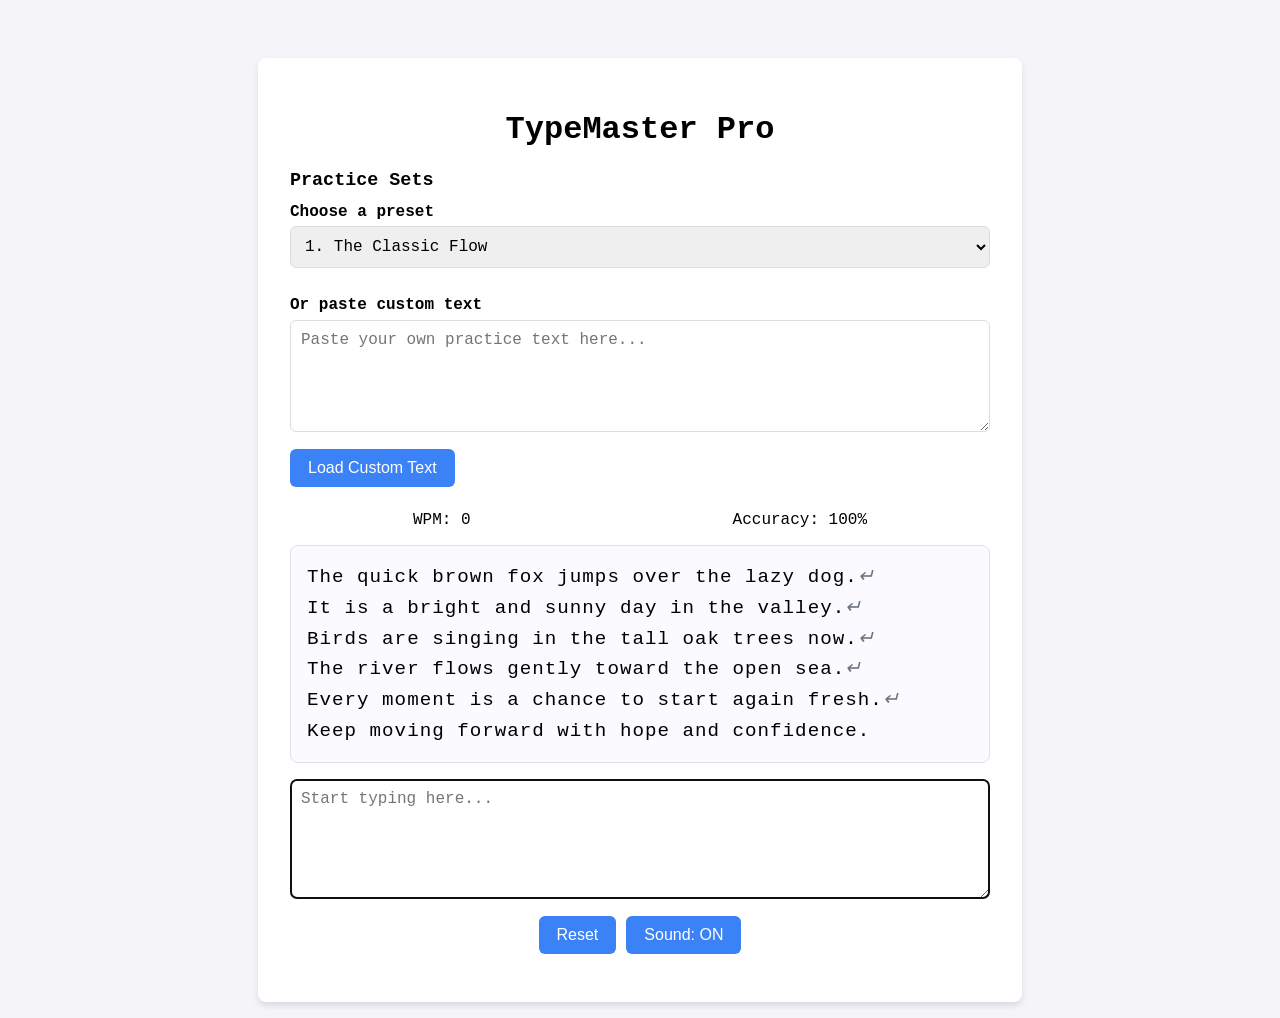
==== index.html @ 4f337bab "Add files via upload" ====
﻿<!DOCTYPE html>
<html lang="en">
<head>
    <meta charset="UTF-8">
    <meta name="viewport" content="width=device-width, initial-scale=1.0">
    <title>TypeMaster Pro</title>
    <link rel="stylesheet" href="style.css">
</head>
<body>
    <div class="container">
        <h1>TypeMaster Pro</h1>

        <div class="practice-set-panel">
            <h2>Practice Sets</h2>
            <div class="practice-controls">
                <label for="preset-select">Choose a preset</label>
                <select id="preset-select"></select>
            </div>
            <div class="practice-controls">
                <label for="custom-text">Or paste custom text</label>
                <textarea id="custom-text" placeholder="Paste your own practice text here..." rows="5"></textarea>
                <button id="load-custom-btn" type="button">Load Custom Text</button>
            </div>
        </div>

        <div id="stats">
            <p>WPM: <span id="wpm">0</span></p>
            <p>Accuracy: <span id="accuracy">100</span>%</p>
        </div>

        <div id="quote-display"></div>
        <textarea id="input-field" placeholder="Start typing here..." autocomplete="off" rows="5"></textarea>

        <div class="button-row">
            <button id="reset-btn" type="button">Reset</button>
            <button id="toggle-sound" type="button">Sound: ON</button>
        </div>

        <p id="completion-message"></p>
    </div>
    <script src="script.js"></script>
</body>
</html>
---- style.css ----
body {
    font-family: 'Roboto Mono', monospace;
    background-color: #f4f4f9;
    display: flex;
    justify-content: center;
    padding-top: 50px;
}
.container {
    background: white;
    padding: 2rem;
    border-radius: 8px;
    box-shadow: 0 4px 6px rgba(0,0,0,0.1);
    text-align: center;
    width: 90%;
    max-width: 700px;
}
.practice-set-panel {
    text-align: left;
    margin-bottom: 1.5rem;
}
.practice-set-panel h2 {
    margin-bottom: 0.75rem;
    font-size: 1.15rem;
}
.practice-controls {
    margin-bottom: 1rem;
}
.practice-controls label {
    display: block;
    margin-bottom: 0.35rem;
    font-weight: 600;
}
#quote-display {
    font-size: 1.2rem;
    margin-bottom: 1rem;
    line-height: 1.6;
    letter-spacing: 1px;
    text-align: left;
    white-space: pre-wrap;
    min-height: 120px;
    padding: 1rem;
    border: 1px solid #e0e0e5;
    border-radius: 8px;
    background: #fbfbff;
}
.correct { color: #2ecc71; }
.incorrect { color: #e74c3c; text-decoration: underline; }
textarea,
select {
    width: 100%;
    padding: 10px;
    font-size: 1rem;
    margin-bottom: 0.75rem;
    border: 1px solid #dcdde1;
    border-radius: 6px;
    box-sizing: border-box;
    font-family: 'Roboto Mono', monospace;
}
.button-row {
    display: flex;
    gap: 10px;
    justify-content: center;
    flex-wrap: wrap;
    margin-bottom: 1rem;
}
button {
    padding: 10px 18px;
    font-size: 1rem;
    border: none;
    border-radius: 6px;
    cursor: pointer;
    background: #3b82f6;
    color: white;
}
button:hover {
    background: #2563eb;
}
#completion-message {
    margin-top: 0.5rem;
    font-size: 1rem;
    font-weight: 700;
}
#stats {
    display: flex;
    justify-content: space-around;
    gap: 1rem;
    margin-bottom: 1rem;
}
#stats p {
    margin: 0;
    font-size: 1rem;
}
#input-field {
    min-height: 120px;
}
.char.newline {
    color: #6b7280;
    font-style: italic;
}
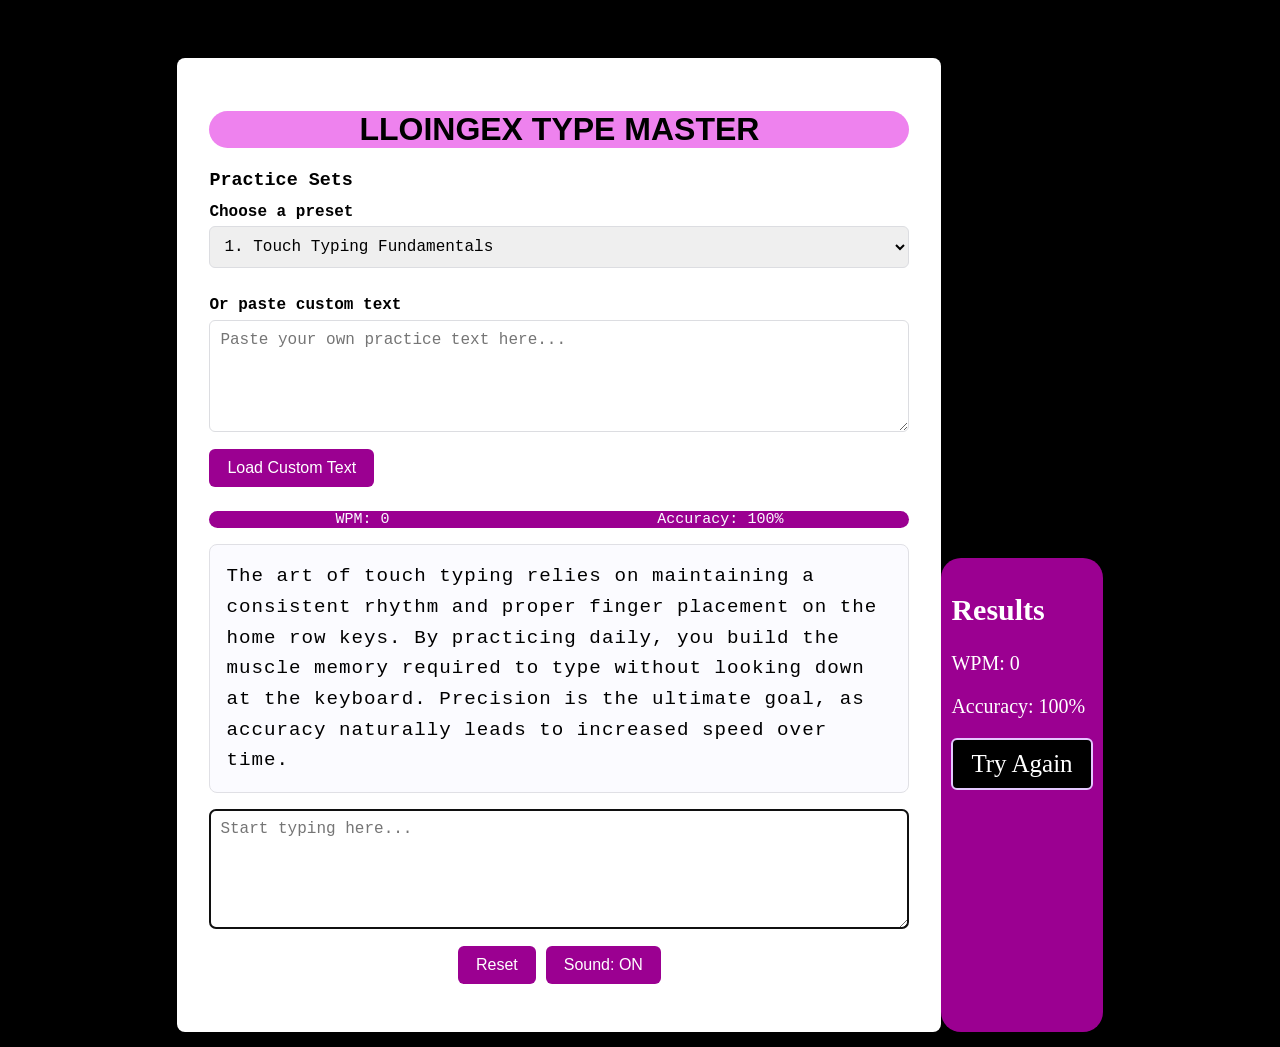
==== commit cd261f68: "Update typing trainer project" ====
--- a/index.html
+++ b/index.html
@@ -3,12 +3,12 @@
 <head>
     <meta charset="UTF-8">
     <meta name="viewport" content="width=device-width, initial-scale=1.0">
-    <title>TypeMaster Pro</title>
+    <title>LLOINGEX TYPE MASTER</title>
     <link rel="stylesheet" href="style.css">
 </head>
 <body>
     <div class="container">
-        <h1>TypeMaster Pro</h1>
+        <h1>LLOINGEX TYPE MASTER</h1>
 
         <div class="practice-set-panel">
             <h2>Practice Sets</h2>
@@ -35,9 +35,23 @@
             <button id="reset-btn" type="button">Reset</button>
             <button id="toggle-sound" type="button">Sound: ON</button>
         </div>
+    </div>
 
-        <p id="completion-message"></p>
+    <!-- Completion Modal -->
+    <div id="completion-modal" class="modal hidden">
+        <div class="modal-content">
+            <h2 id="modal-title">Results</h2>
+            <div class="modal-stats">
+                <p>WPM: <span id="modal-wpm">0</span></p>
+                <p>Accuracy: <span id="modal-accuracy">100</span>%</p>
+            </div>
+            <p id="modal-message" class="modal-message"></p>
+            <center>
+            <button id="modal-close-btn" type="button">Try Again</button>
+            </center>
+        </div>
     </div>
+
     <script src="script.js"></script>
 </body>
-</html>
+</html>
--- a/style.css
+++ b/style.css
@@ -1,9 +1,10 @@
 body {
     font-family: 'Roboto Mono', monospace;
-    background-color: #f4f4f9;
+    background-color: #000000;
     display: flex;
     justify-content: center;
     padding-top: 50px;
+    
 }
 .container {
     background: white;
@@ -17,18 +18,23 @@
 .practice-set-panel {
     text-align: left;
     margin-bottom: 1.5rem;
+    
 }
 .practice-set-panel h2 {
     margin-bottom: 0.75rem;
     font-size: 1.15rem;
+    
 }
 .practice-controls {
     margin-bottom: 1rem;
+    
 }
 .practice-controls label {
     display: block;
     margin-bottom: 0.35rem;
     font-weight: 600;
+    
+    
 }
 #quote-display {
     font-size: 1.2rem;
@@ -42,6 +48,8 @@
     border: 1px solid #e0e0e5;
     border-radius: 8px;
     background: #fbfbff;
+    
+    
 }
 .correct { color: #2ecc71; }
 .incorrect { color: #e74c3c; text-decoration: underline; }
@@ -55,6 +63,7 @@
     border-radius: 6px;
     box-sizing: border-box;
     font-family: 'Roboto Mono', monospace;
+    
 }
 .button-row {
     display: flex;
@@ -62,6 +71,7 @@
     justify-content: center;
     flex-wrap: wrap;
     margin-bottom: 1rem;
+    
 }
 button {
     padding: 10px 18px;
@@ -69,26 +79,33 @@
     border: none;
     border-radius: 6px;
     cursor: pointer;
-    background: #3b82f6;
+    background: rgb(155, 0, 145);
     color: white;
+    
 }
 button:hover {
-    background: #2563eb;
+    background: rgb(155, 0, 145);
 }
 #completion-message {
     margin-top: 0.5rem;
     font-size: 1rem;
     font-weight: 700;
+    
 }
 #stats {
     display: flex;
     justify-content: space-around;
     gap: 1rem;
     margin-bottom: 1rem;
+    background-color:rgb(155, 0, 145);
+    border-radius: 10px;
+    
 }
 #stats p {
     margin: 0;
-    font-size: 1rem;
+    font-size: 15px;
+    color: #fbfbff;
+    font-weight: 300;
 }
 #input-field {
     min-height: 120px;
@@ -96,4 +113,31 @@
 .char.newline {
     color: #6b7280;
     font-style: italic;
+    background-color:rgb(155, 0, 145);
 }
+#completion-modal {
+background-color: rgb(155, 0, 145);
+border: #6b7280;
+border-width: 20px;
+border-radius: 20px;
+padding: 10px;
+margin-top: 500px;
+color: #ffffff;
+font-family: 'Times New Roman', Times, serif;
+font-size: 20px;
+}
+
+.container h1{
+    background-color: violet;
+    border-radius: 20px;
+    font-family: 'Trebuchet MS', 'Lucida Sans Unicode', 'Lucida Grande', 'Lucida Sans', Arial, sans-serif;
+}
+
+#completion-modal button{
+    border: #e4c8ff;
+    border-width: 2px;
+    border-style: solid;
+    font-family: 'Times New Roman', Times, serif;
+    font-size: 25px;
+    background-color: rgb(0, 0, 0);
+}
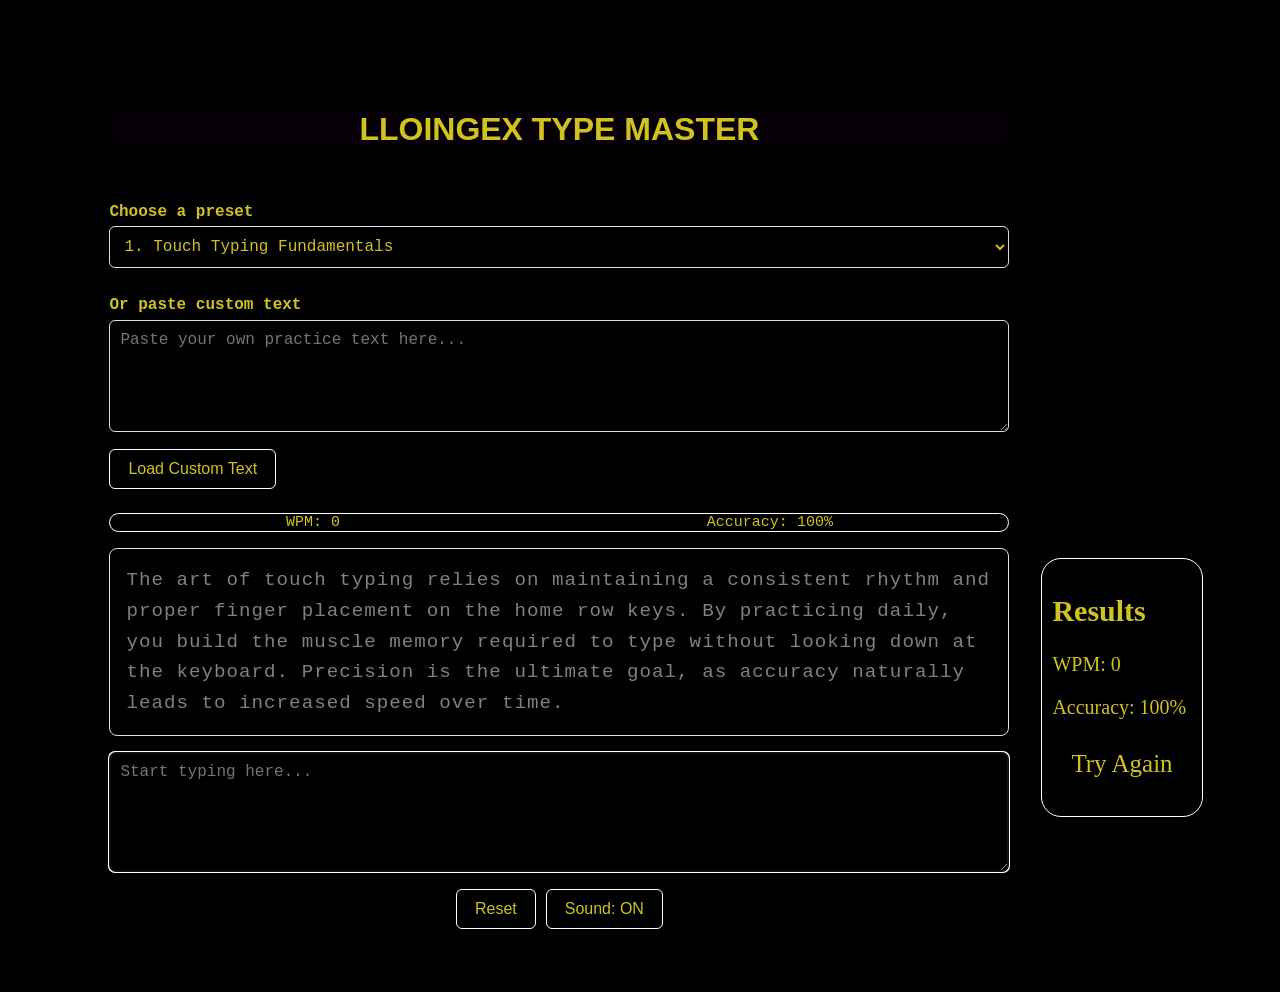
==== commit 954a4c62: "finalized" ====
--- a/index.html
+++ b/index.html
@@ -5,6 +5,7 @@
     <meta name="viewport" content="width=device-width, initial-scale=1.0">
     <title>LLOINGEX TYPE MASTER</title>
     <link rel="stylesheet" href="style.css">
+    <link rel="manifest" href="manifest.json">
 </head>
 <body>
     <div class="container">
--- a/style.css
+++ b/style.css
@@ -7,13 +7,13 @@
     
 }
 .container {
-    background: white;
+    background: rgb(0, 0, 0);
     padding: 2rem;
     border-radius: 8px;
     box-shadow: 0 4px 6px rgba(0,0,0,0.1);
     text-align: center;
     width: 90%;
-    max-width: 700px;
+    max-width: 900px;
 }
 .practice-set-panel {
     text-align: left;
@@ -27,16 +27,21 @@
 }
 .practice-controls {
     margin-bottom: 1rem;
+    background-color: #000000;
     
 }
 .practice-controls label {
     display: block;
     margin-bottom: 0.35rem;
     font-weight: 600;
+    color: rgb(209, 194, 29);
+    background-color: #000000;
     
     
 }
 #quote-display {
+    background-color: #000000;
+    color: #808080;
     font-size: 1.2rem;
     margin-bottom: 1rem;
     line-height: 1.6;
@@ -47,12 +52,13 @@
     padding: 1rem;
     border: 1px solid #e0e0e5;
     border-radius: 8px;
-    background: #fbfbff;
+}
     
     
-}
-.correct { color: #2ecc71; }
-.incorrect { color: #e74c3c; text-decoration: underline; }
+    
+
+.correct { color: rgb(209, 194, 29);}
+.incorrect { color: #e74c3c;}
 textarea,
 select {
     width: 100%;
@@ -79,12 +85,12 @@
     border: none;
     border-radius: 6px;
     cursor: pointer;
-    background: rgb(155, 0, 145);
-    color: white;
+    background: rgb(0, 0, 0);
+    color: rgb(209, 194, 29);
     
 }
 button:hover {
-    background: rgb(155, 0, 145);
+    background: rgb(0, 0, 0);
 }
 #completion-message {
     margin-top: 0.5rem;
@@ -97,47 +103,83 @@
     justify-content: space-around;
     gap: 1rem;
     margin-bottom: 1rem;
-    background-color:rgb(155, 0, 145);
+    background-color:rgb(0, 0, 0);
     border-radius: 10px;
+    border: solid 1px white;
     
 }
 #stats p {
     margin: 0;
     font-size: 15px;
-    color: #fbfbff;
+    color: rgb(209, 194, 29);
     font-weight: 300;
 }
 #input-field {
     min-height: 120px;
 }
 .char.newline {
-    color: #6b7280;
+    color: rgb(107, 107, 107);
     font-style: italic;
-    background-color:rgb(155, 0, 145);
+    background-color:rgb(0, 0, 0);
 }
 #completion-modal {
-background-color: rgb(155, 0, 145);
-border: #6b7280;
-border-width: 20px;
+background-color: rgb(0, 0, 0);
+border: solid #ffffff 1px;
 border-radius: 20px;
 padding: 10px;
 margin-top: 500px;
-color: #ffffff;
+margin-bottom: 160px;
+color: rgb(209, 194, 29);
 font-family: 'Times New Roman', Times, serif;
 font-size: 20px;
 }
 
 .container h1{
-    background-color: violet;
+    background-color: rgb(6, 0, 6);
     border-radius: 20px;
     font-family: 'Trebuchet MS', 'Lucida Sans Unicode', 'Lucida Grande', 'Lucida Sans', Arial, sans-serif;
+    color: rgb(209, 194, 29);
 }
 
 #completion-modal button{
-    border: #e4c8ff;
-    border-width: 2px;
-    border-style: solid;
+    border:solid #000000;
+    border-width: 1px;
+    border-style: solid white 1px;
     font-family: 'Times New Roman', Times, serif;
     font-size: 25px;
     background-color: rgb(0, 0, 0);
+}
+
+#preset-select{
+    background-color: #000000;
+    color:rgb(209, 194, 29) ;
+}
+
+#custom-text{
+    color:rgb(209, 194, 29) ;
+    background-color: #000000;
+}
+
+#load-custom-btn{
+    background-color: #000000;
+    color: rgb(209, 194, 29);
+    border: solid 1px white;
+}
+
+
+#input-field{
+    background-color: #000000;
+    color: rgb(209, 194, 29) ; 
+}
+
+#reset-btn{
+    background-color: #000000;
+    color: rgb(209, 194, 29) ;
+    border: solid 1px white;
+}
+
+#toggle-sound{
+    background-color: #000000;
+    color: rgb(209, 194, 29) ;
+    border: solid 1px white;
 }
